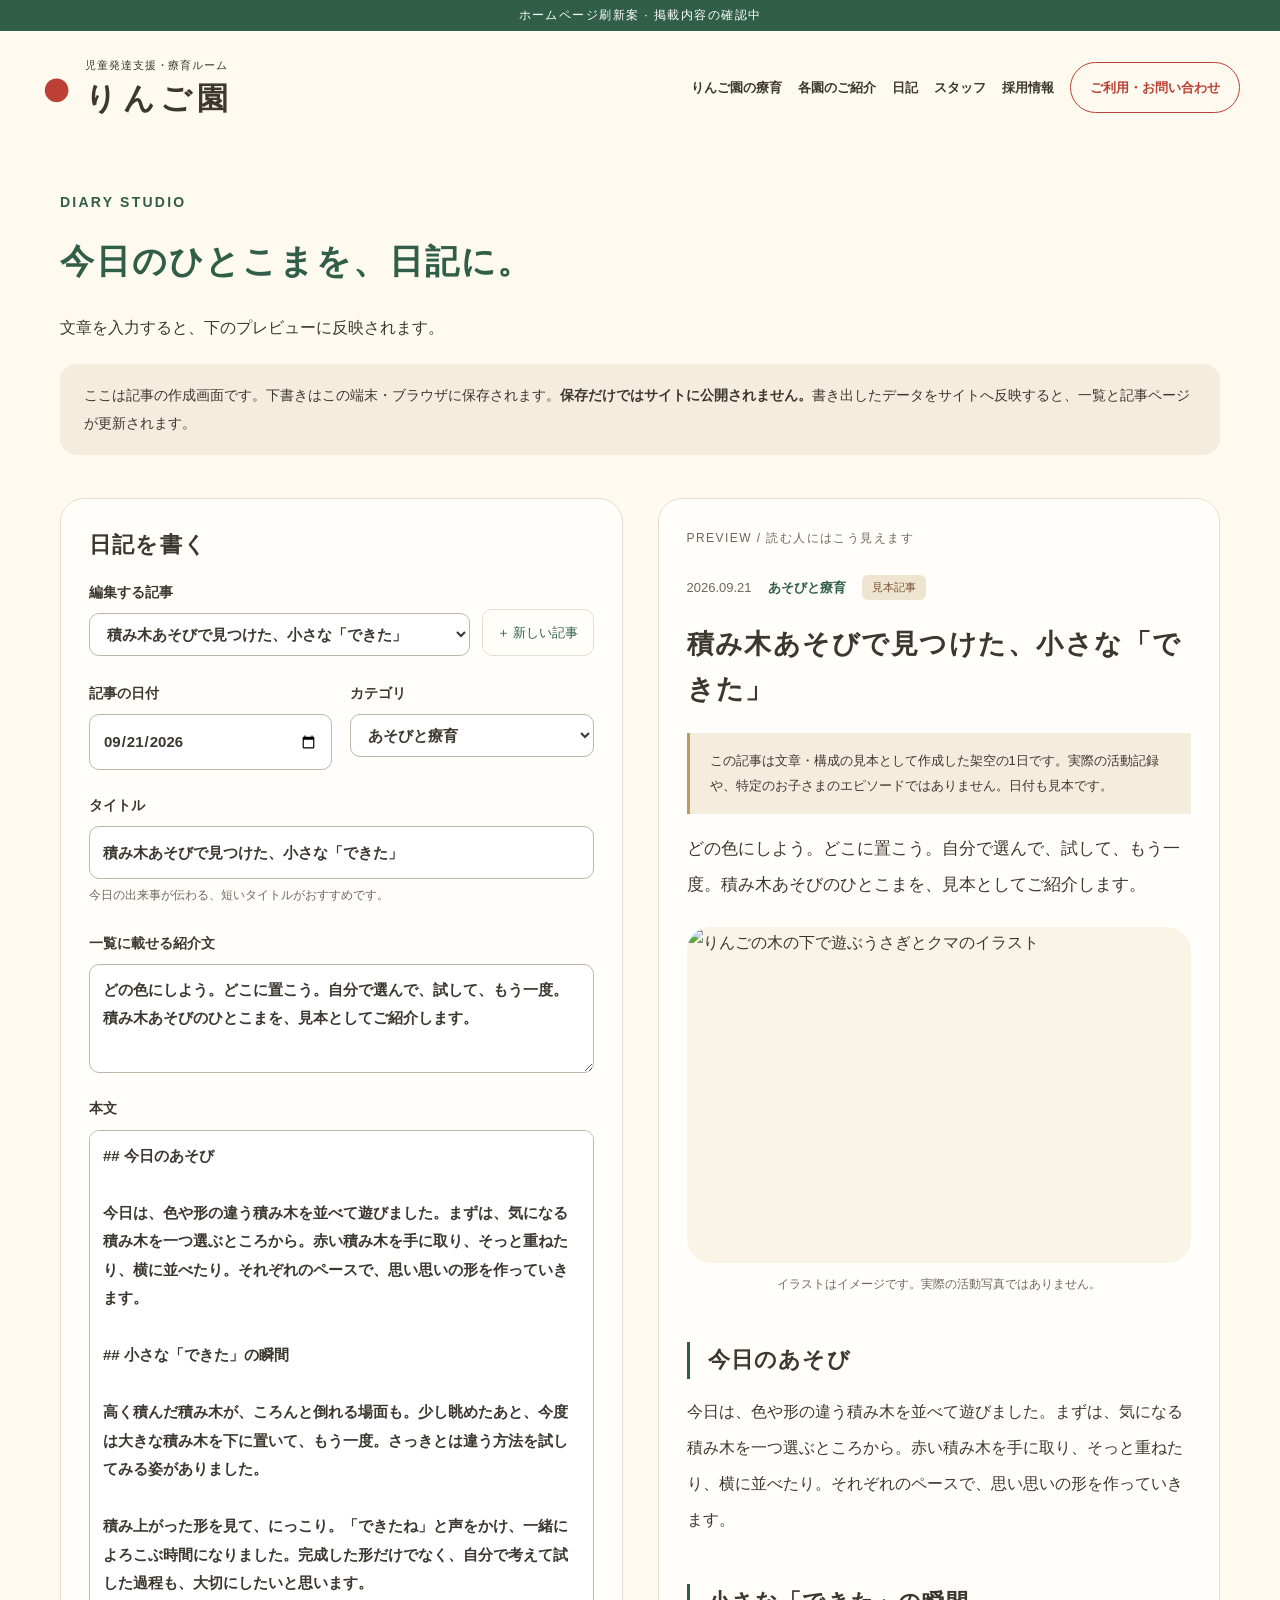
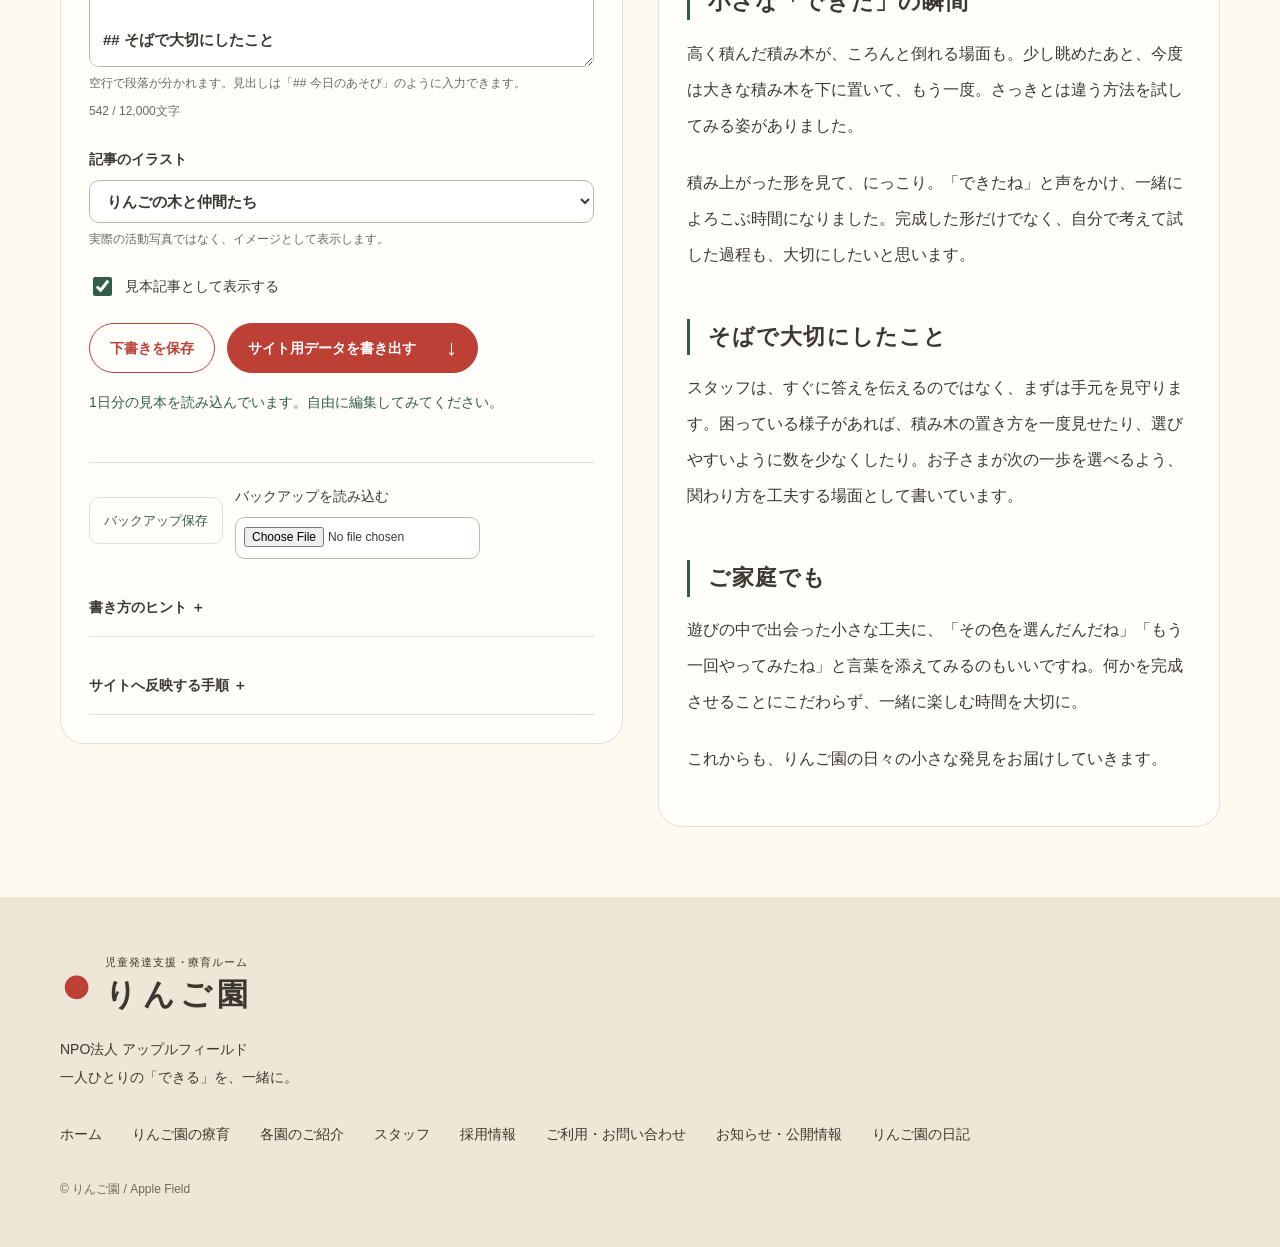
==== blog-editor.html @ 33bf8aec "Add files via upload" ====
<!doctype html>
<html lang="ja">
<head>
<meta charset="utf-8">
<meta name="viewport" content="width=device-width,initial-scale=1"><title>日記を書く | 療育ルーム りんご園</title>
<meta name="description" content="りんご園の日記の下書き・プレビュー・書き出し用画面です。">
<meta name="robots" content="noindex,nofollow">
<meta property="og:title" content="日記を書く | 療育ルーム りんご園">
<meta property="og:description" content="りんご園の日記の下書き・プレビュー・書き出し用画面です。">
<meta property="og:type" content="website">
<meta property="og:locale" content="ja_JP">
<link rel="stylesheet" href="style.css">
<link rel="stylesheet" href="blog.css">
</head>
<body><a class="skip" href="#main">本文へ移動</a>
<div class="draft">ホームページ刷新案 · 掲載内容の確認中</div>
<header class="header"><a class="brand" href="index.html"><span class="brand-mark" aria-hidden="true">●</span><span><small>児童発達支援・療育ルーム</small><strong>りんご園</strong></span></a><button class="menu-toggle" aria-expanded="false" aria-controls="navigation">メニュー</button>
<nav id="navigation" aria-label="メインメニュー"><a href="care.html">りんご園の療育</a><a href="rooms.html">各園のご紹介</a><a href="blog.html">日記</a><a href="staff.html">スタッフ</a><a href="recruit.html">採用情報</a><a href="contact.html">ご利用・お問い合わせ</a>
</nav>
</header>
<main id="main">
<section class="editor-intro wrap"><p class="eyebrow">DIARY STUDIO</p><h1>今日のひとこまを、日記に。</h1><p>文章を入力すると、下のプレビューに反映されます。</p><p class="editor-note">ここは記事の作成画面です。下書きはこの端末・ブラウザに保存されます。<strong>保存だけではサイトに公開されません。</strong>書き出したデータをサイトへ反映すると、一覧と記事ページが更新されます。</p></section>
<div class="editor-layout wrap"><section class="editor-panel"><h2>日記を書く</h2><div class="editor-tools"><label for="article-select">編集する記事<select id="article-select"></select></label><button class="editor-secondary" id="new-article" type="button">＋ 新しい記事</button></div>
<form id="blog-editor-form">
<div class="editor-row"><label class="editor-field">記事の日付<input name="date" type="date" required></label><label class="editor-field">カテゴリ<select name="category"><option>園の日々</option><option>あそびと療育</option><option>お知らせ</option></select></label></div>
<label class="editor-field">タイトル<input name="title" type="text" required maxlength="80" placeholder="例：積み木あそびで見つけた、小さな「できた」"><small>今日の出来事が伝わる、短いタイトルがおすすめです。</small></label>
<label class="editor-field">一覧に載せる紹介文<textarea name="summary" rows="3" maxlength="220" required placeholder="今日の出来事を2〜3文で紹介しましょう。"></textarea></label>
<label class="editor-field">本文<textarea name="body" rows="18" maxlength="12000" required placeholder="今日のあそび、小さな発見、スタッフの関わりを書いてみましょう。"></textarea><small>空行で段落が分かれます。見出しは「## 今日のあそび」のように入力できます。</small><small id="body-count"></small></label>
<label class="editor-field">記事のイラスト<select name="cover"><option value="orchard">りんごの木と仲間たち</option><option value="book">本を読むクマ</option><option value="wave">手を振るクマ</option></select><small>実際の活動写真ではなく、イメージとして表示します。</small></label>
<label class="editor-field editor-check"><input name="sample" type="checkbox">見本記事として表示する</label>
<div class="editor-buttons"><button class="button outline" type="submit" formnovalidate>下書きを保存</button><button class="button" type="button" id="export-article">サイト用データを書き出す<span aria-hidden="true">↓</span></button></div>
<p id="editor-status" class="editor-status" role="status" aria-live="polite">1日分の見本を読み込んでいます。自由に編集してみてください。</p>
</form>
<div id="export-fallback" hidden><details><summary>ダウンロードが始まらない場合</summary><p class="note">Chrome・Edgeでこの画面を開くか、下のデータをコピーして blog-data.js に保存してください。</p><label for="export-text">書き出しデータ<textarea id="export-text" rows="5" readonly spellcheck="false"></textarea></label><button class="editor-secondary" type="button" id="copy-export">データをコピー</button></details></div>
<div class="editor-backup"><button class="editor-secondary" id="backup-article" type="button">バックアップ保存</button><label for="restore-backup">バックアップを読み込む<input id="restore-backup" type="file" accept=".json,application/json"></label></div>
<div class="editor-guide"><details><summary>書き方のヒント ＋</summary><ol><li>今日はどんな遊びをしたか。</li><li>どんな表情や小さな工夫があったか。</li><li>スタッフがどんなふうに関わったか。</li><li>保護者の方に伝えたい、ひと言。</li></ol><p>実際にあったことを、自分の言葉で。お子さまの実名など、個人が特定される情報は載せず、写真を使う際は掲載許可を確認しましょう。</p></details><details><summary>サイトへ反映する手順 ＋</summary><ol><li>「サイト用データを書き出す」で blog-data.js を保存します。</li><li>サイトフォルダの同名ファイルを、保存したファイルに置き換えます。</li><li>ブログを開き直して確認します。公開中のサイトには、同じファイルをアップロードします。</li></ol><p>記事は日付の新しい順に並びます。日付を未来にしても予約投稿にはなりません。</p><p>下書きは端末・ブラウザごとの保存です。別の端末に移るときやブラウザのデータを消す前に、バックアップを保存してください。複数人での同時編集には対応していません。</p></details></div></section>
<section class="editor-panel"><p class="editor-preview-label">PREVIEW / 読む人にはこう見えます</p><article id="editor-preview" class="blog-article editor-preview"></article><noscript><p>この編集画面はJavaScriptを有効にしてご利用ください。</p></noscript></section></div></main>
<footer>
<div class="footer-inner">
<div class="brand"><span class="brand-mark" aria-hidden="true">●</span><span><small>児童発達支援・療育ルーム</small><strong>りんご園</strong></span>
</div>
<p>NPO法人 アップルフィールド<br>一人ひとりの「できる」を、一緒に。</p>
<div class="footer-links"><a href="index.html">ホーム</a><a href="care.html">りんご園の療育</a><a href="rooms.html">各園のご紹介</a><a href="staff.html">スタッフ</a><a href="recruit.html">採用情報</a><a href="contact.html">ご利用・お問い合わせ</a><a href="news.html">お知らせ・公開情報</a>
<a href="blog.html">りんご園の日記</a></div>
<p class="fine">© りんご園 / Apple Field</p>
</div>
</footer>
<script src="blog-data.js" defer></script>
<script src="blog.js" defer></script>
<script src="blog-editor.js" defer></script>
<script src="script.js" defer>
</script>
</body>
</html>
---- style.css ----
/* 共通設定：配色・文字・余白 */
:root{--cream:#fffaf0;--paper:#fffefb;--red:#bd4036;--red-dark:#98332e;--green:#315e49;--ink:#3d382f;--muted:#6d685e;--line:#e5ded0;--tint:#f4eddd;--radius:24px;--space:100px;--font:"Hiragino Maru Gothic ProN","Yu Gothic","Meiryo","Noto Sans CJK JP",sans-serif}*{box-sizing:border-box}html{scroll-behavior:smooth;scroll-padding-top:100px}body{margin:0;color:var(--ink);background:var(--cream);font:16px/1.95 var(--font);overflow-wrap:anywhere}a{color:inherit;text-decoration:none}button{font:inherit}a,button,summary{-webkit-tap-highlight-color:transparent}a:focus-visible,button:focus-visible,summary:focus-visible{outline:3px solid var(--green);outline-offset:5px}img{display:block;max-width:100%;object-fit:cover}p{margin:0 0 1.3em}h1,h2,h3{line-height:1.65;letter-spacing:.055em;margin:0 0 .7em;font-weight:700}h1{font-size:clamp(30px,3.1vw,47px)}h2{font-size:clamp(25px,2.2vw,34px)}h3{font-size:21px}.wrap{width:min(1160px,calc(100% - 80px));margin-inline:auto}.narrow{max-width:840px}.section{padding-block:var(--space)}.compact{padding-top:20px}.eyebrow{font-size:14px;letter-spacing:.16em;font-weight:700;color:var(--green);margin:0 0 16px}.draft{background:var(--green);color:white;text-align:center;font-size:12px;letter-spacing:.12em;padding:4px 12px}.header{max-width:1440px;margin:auto;padding:24px 40px;display:flex;align-items:center;justify-content:space-between;gap:24px}.brand{display:flex;align-items:center;gap:12px;flex-shrink:0}.brand-mark{font-size:55px;color:var(--red);line-height:1}.brand small{display:block;font-size:11px;letter-spacing:.08em}.brand strong{display:block;font-size:31px;letter-spacing:.17em;line-height:1.4}.header nav{display:flex;gap:25px;align-items:center}.header nav a{font-size:14px;font-weight:700;position:relative;padding:10px 0}.header nav a[aria-current]{color:var(--red)}.header nav a[aria-current]:after{content:"";position:absolute;height:3px;background:var(--red);bottom:0;left:0;right:0;border-radius:3px}.header nav a:last-child{padding:12px 19px;border:1px solid var(--red);border-radius:40px;color:var(--red)}.menu-toggle{display:none}.skip{position:absolute;top:-100px}.skip:focus{top:5px;left:8px;z-index:100;background:#fff;padding:10px}.hero{display:grid;grid-template-columns:1fr 1.12fr;align-items:center;padding-block:45px 50px;gap:8px}.hero h1{line-height:1.65;margin-bottom:24px;letter-spacing:.08em}.hero h1 em{font-style:normal;color:var(--red)}.hero-desc{line-height:2.1}.hero-note{font-size:12px;color:var(--muted);margin:14px 0 0}.hero-art{position:relative}.hero-art img{width:100%;height:auto;aspect-ratio:1.14;object-fit:contain;mix-blend-mode:multiply}.art-caption{font-size:17px;text-align:center;letter-spacing:.2em;color:var(--green);transform:rotate(-4deg);margin-top:-28px}.button{display:inline-flex;justify-content:center;align-items:center;gap:30px;border:1px solid var(--red);background:var(--red);color:#fff;padding:15px 27px;border-radius:50px;font-size:15px;font-weight:bold;transition:background .2s,transform .2s;line-height:1.6}.button:hover{background:var(--red-dark);transform:translateY(-2px)}.button span{font-size:22px;line-height:1}.button.outline{background:transparent;color:var(--red)}.button.outline:hover{background:#f9e9e1}.button.light{background:var(--cream);color:var(--green);border-color:var(--cream)}.entry{display:grid;grid-template-columns:1fr 1fr;border-block:1px solid var(--line);padding-block:24px}.entry>a{display:grid;grid-template-columns:1fr auto;align-items:center;padding:0 38px;position:relative}.entry>a+ a{border-left:1px solid var(--line)}.entry-label{font-size:14px;color:var(--muted)}.entry strong{font-size:23px;grid-column:1;letter-spacing:.04em}.circle-arrow{grid-column:2;grid-row:1/3;background:var(--red);color:#fff;width:46px;height:46px;display:grid;place-items:center;border-radius:50%;font-size:24px}.entry>a:nth-child(2) .circle-arrow{background:var(--green)}.entry>a:hover strong{color:var(--red)}.news-strip{display:flex;gap:24px;align-items:center;padding:24px 0;font-size:14px}.news-strip .eyebrow{margin:0}.news-strip time{color:var(--muted)}.news-strip a{flex:1}.news-strip a span{float:right}.about,.two-column{display:grid;grid-template-columns:1fr 1fr;gap:70px}.about p{line-height:2.25}.text-link{display:inline-block;color:var(--green);font-weight:700;border-bottom:1px solid var(--green);padding:3px 0;margin-top:12px;font-size:15px}.tinted{background:var(--tint);border-radius:64px 64px 0 0}.feature-grid{display:grid;grid-template-columns:repeat(3,1fr);gap:28px;margin-top:35px}.feature{min-width:0}.feature img{width:100%;aspect-ratio:1.22;height:auto;border-radius:45% 45% 18px 18px}.feature-text{padding:22px 3px 0}.number{color:var(--red);font:italic 27px Georgia,serif;letter-spacing:.08em}.feature h3{margin:8px 0 12px}.feature p{font-size:15px;line-height:1.9}.feature .catch{font-weight:bold;font-size:16px;margin-bottom:9px}.section-head{display:flex;justify-content:space-between;align-items:end;margin-bottom:35px;gap:20px}.room-grid{display:grid;grid-template-columns:repeat(3,1fr);gap:32px;margin-top:30px}.room{padding-top:24px;border-top:2px solid var(--green)}.room h3{font-size:23px}.room p{font-size:14px}.room .eyebrow{font-size:12px}.phone{font:27px/1.5 Georgia,serif;display:block;letter-spacing:.025em;color:var(--green)}.recruit-banner{background:var(--green);color:var(--cream);border-radius:28px 100px 28px 28px;padding:60px 70px;display:grid;grid-template-columns:1.2fr 1fr;gap:40px}.recruit-banner .eyebrow{color:#f3d5a2}.recruit-banner h2{font-size:36px}.recruit-words{align-self:center;font-size:clamp(27px,3.7vw,50px);line-height:2;letter-spacing:.08em;color:#e3dcb8;transform:rotate(-6deg)}.cta{text-align:center;padding-block:90px}.cta h2{font-size:31px}.actions{display:flex;justify-content:center;gap:18px;flex-wrap:wrap}.cta p{line-height:2}.page-intro{padding-block:65px 50px;border-bottom:1px solid var(--line);margin-bottom:45px}.page-intro h1{font-size:40px;color:var(--green)}.lead{max-width:780px;line-height:2.1}.soft-panel{background:var(--tint);border-radius:var(--radius);padding:35px}.pending{color:#795034!important;font-size:14px!important;line-height:1.9}.note{font-size:14px;color:var(--muted)}.specs{margin:30px 0 0}.specs>div{display:grid;grid-template-columns:180px 1fr;gap:25px;border-top:1px solid var(--line);padding:20px 0}.specs dt{font-weight:bold}.specs dd{margin:0}.faq{margin-top:30px;border-top:1px solid var(--line)}details{border-bottom:1px solid var(--line)}summary{list-style:none;display:flex;align-items:center;gap:18px;padding:24px 4px;cursor:pointer;font-weight:bold}summary::-webkit-details-marker{display:none}.q{color:var(--red);font:bold 23px Georgia,serif}.plus{margin-left:auto;color:var(--green);font-size:23px}details[open] .plus{transform:rotate(45deg)}.answer{padding:0 42px 25px;line-height:2}.photo-row{display:grid;grid-template-columns:repeat(3,1fr);gap:25px;margin-top:30px}.photo-row img{border-radius:20px;height:auto}.small-cta{padding:35px 0 70px}.news-item{padding:30px 0;border-bottom:1px solid var(--line)}.news-item h2{font-size:23px}.news-item time{font-size:14px;color:var(--muted)}footer{background:#eee7d8;padding:55px 0 25px}.footer-inner{width:min(1160px,calc(100% - 80px));margin:auto}.footer-inner>p{font-size:14px;margin:20px 0}.footer-links{display:flex;flex-wrap:wrap;gap:14px 30px;margin-block:30px}.footer-links a{font-size:14px}.fine{color:var(--muted);font-size:12px!important}
/* タブレットとスマートフォン */
@media(max-width:1100px){.header{padding:20px 30px;position:relative;flex-wrap:wrap}.menu-toggle{display:block;border:1px solid var(--green);border-radius:30px;color:var(--green);background:transparent;padding:10px 18px;font-size:14px}.header nav{display:none;width:100%;flex-direction:column;align-items:stretch;gap:6px;padding-top:15px}.header nav.open{display:flex}.header nav a{padding:12px}.header nav a:last-child{text-align:center}.hero h1{font-size:34px}.entry>a{padding-inline:20px}.entry strong{font-size:20px}.recruit-banner{padding:45px}.feature-grid{gap:22px}.room-grid{gap:22px}}
@media(max-width:700px){:root{--space:65px}.wrap,.footer-inner{width:calc(100% - 40px)}.draft{font-size:11px}.header{padding:18px 20px}.brand strong{font-size:27px}.brand small{font-size:10px}.brand-mark{font-size:44px}.hero{grid-template-columns:1fr;padding-top:30px;gap:0}.hero h1{font-size:34px}.hero-art img{max-height:350px;aspect-ratio:1.35}.hero-art{margin-top:20px}.art-caption{font-size:15px;margin-top:-15px}.hero-desc{font-size:15px}.entry{grid-template-columns:1fr;padding:0}.entry>a{padding:22px 4px}.entry>a+a{border-left:0;border-top:1px solid var(--line)}.entry strong{font-size:21px}.news-strip{display:grid;grid-template-columns:auto 1fr;gap:5px 18px;padding-block:22px}.news-strip a{grid-column:1/-1}.about,.two-column{grid-template-columns:1fr;gap:24px}.about br{display:none}.feature-grid,.room-grid{grid-template-columns:1fr;gap:36px}.feature img{max-height:330px;aspect-ratio:1.4}.feature-text{padding-top:18px}.tinted{border-radius:32px 32px 0 0}.section-head{display:block}.section-head .text-link{margin:0}.room-grid{gap:25px}.room p{font-size:15px}.recruit-banner{padding:35px 25px;border-radius:25px 65px 25px 25px;grid-template-columns:1fr;gap:0}.recruit-banner h2{font-size:28px}.recruit-words{display:none}.cta{padding-block:65px}.cta h2{font-size:25px}.actions{flex-direction:column;align-items:center}.page-intro{padding-block:35px 30px;margin-bottom:35px}.page-intro h1{font-size:30px}.lead br{display:none}.specs>div{grid-template-columns:1fr;gap:5px;padding:17px 0}.specs dd{font-size:15px}.soft-panel{padding:25px}.answer{padding-left:8px;padding-right:8px}.photo-row{gap:10px}.photo-row img{border-radius:10px}.footer-links{gap:12px 20px}summary{font-size:15px;gap:10px}.button{max-width:100%}footer{padding-top:35px}}
@media(prefers-reduced-motion:reduce){html{scroll-behavior:auto}*{transition:none!important}}

/* ３本の柱は文章で紹介し、活動写真は別のギャラリーに掲載 */
.feature{border-top:1px solid #c9beaa;padding-top:8px}.number{font-size:40px}.feature h3{font-size:23px}

.hero-art img{border-radius:45% 45% 25% 25%} .footer-links [aria-current="page"]{color:var(--red);text-decoration:underline}
@media(max-width:700px){.hero h1{font-size:clamp(23px,6.9vw,30px);letter-spacing:.04em}.hero-art img{max-height:280px}}

/* 絵本のクマを、一般ページの案内に添える */
.bear-accent{display:block;width:144px;height:auto;object-fit:contain;pointer-events:none;user-select:none}
.about .bear-accent{width:150px;margin:24px 0 0 16px}
.bear-intro{display:grid;grid-template-columns:minmax(0,1fr) 164px;gap:32px;align-items:center}
.bear-intro-copy{min-width:0}
.bear-intro .bear-accent{width:164px;justify-self:end}
.bear-cta>.bear-accent{width:118px;margin:0 auto 20px}
@media(max-width:700px){.bear-intro{grid-template-columns:minmax(0,1fr) 76px;gap:12px}.bear-intro .bear-accent{width:76px;align-self:start;margin-top:24px}.bear-intro h1{font-size:clamp(24px,6vw,30px)}.about .bear-accent{width:100px;margin:16px 0 0}.bear-cta>.bear-accent{width:96px;margin-bottom:16px}}
/* スタッフ・採用・移行した公開資料 */
.staff-grid{display:grid;grid-template-columns:repeat(3,minmax(0,1fr));gap:24px;margin-top:32px}
.staff-card{padding:30px;background:var(--paper);border:1px solid var(--line);border-radius:24px}
.staff-card-top{display:flex;align-items:center;gap:16px;margin-bottom:22px}
.staff-monogram{display:grid;place-items:center;width:62px;height:62px;flex-shrink:0;border-radius:50% 45% 48% 40%;background:#eee5d1;color:var(--green);font-size:25px}
.staff-nickname{font-size:13px;color:var(--muted);margin:0}.staff-card h3{font-size:22px;margin:2px 0 0}.staff-card p{font-size:15px}.staff-role{font-weight:bold;color:var(--green);margin-bottom:12px}.staff-qualifications{font-size:12px!important;line-height:1.9;padding-bottom:18px;border-bottom:1px solid var(--line)}
.staff-card>p:last-child,.work-card>p:last-child{margin-bottom:0}.draft-note{border-left:3px solid #bca37a;padding-left:15px;max-width:800px}
.recruit-intro{padding-bottom:42px}.page-links{display:flex;gap:12px 28px;flex-wrap:wrap;margin-top:30px;font-size:14px;font-weight:bold;color:var(--green)}.page-links a{border-bottom:1px solid var(--line);padding-bottom:7px}
.work-grid{display:grid;grid-template-columns:repeat(3,minmax(0,1fr));gap:30px}.work-card{border-top:1px solid var(--line);padding-top:20px}.work-card h3{font-size:21px;margin-top:12px}.work-card p{font-size:15px}.work-note{border-left:2px solid var(--green);padding:15px 0 15px 30px;align-self:center}
.document-list{padding:0;list-style:none;margin-top:25px}.document-list li{border-bottom:1px solid var(--line)}.document-list a{display:flex;align-items:center;justify-content:space-between;gap:20px;padding:18px 0}.document-list small{display:block;color:var(--muted);font-size:12px}.document-type{flex-shrink:0;font-size:12px;color:var(--green)}
.bear-accent{transform-origin:50% 85%}.button span,.circle-arrow,.plus{transition:transform .25s ease}.button:hover span,.button:focus-visible span{transform:translate(2px,-2px)}.entry>a:hover .circle-arrow{transform:rotate(8deg)}.staff-card{transition:box-shadow .25s ease}.document-list a:hover{color:var(--green)}
@media(hover:hover){.staff-card:hover{box-shadow:0 8px 24px #315e490c}}
@media(max-width:1000px){.staff-grid{grid-template-columns:repeat(2,minmax(0,1fr))}}
@media(max-width:700px){.staff-grid,.work-grid{grid-template-columns:1fr;gap:22px}.staff-card{padding:24px}.work-note{padding-left:22px}.document-list a{align-items:flex-start;gap:12px}.document-type{font-size:11px}.page-links{gap:12px 18px}}
@media(prefers-reduced-motion:reduce){*,*::before,*::after{animation:none!important;transition:none!important}html{scroll-behavior:auto}}
---- blog.css ----
.blog-toolbar{display:flex;align-items:center;justify-content:space-between;gap:20px;margin-bottom:32px;flex-wrap:wrap}
.blog-filters{display:flex;gap:10px;flex-wrap:wrap}.blog-filters button{border:1px solid var(--line);border-radius:30px;background:transparent;color:var(--green);padding:8px 20px;cursor:pointer;font-size:14px}.blog-filters button[aria-pressed=true]{background:var(--green);color:var(--paper);border-color:var(--green)}.blog-count{font-size:13px;color:var(--muted);margin:0}
.blog-list{display:grid;gap:30px}.blog-card{border:1px solid var(--line);background:var(--paper);border-radius:28px;overflow:hidden}.blog-card-link{display:grid;grid-template-columns:1fr 1.05fr;align-items:center}.blog-card-copy{padding:36px}.blog-card h2{font-size:clamp(23px,2.4vw,31px);margin:18px 0}.blog-card p{font-size:15px}.blog-card .text-link{margin-top:0}.blog-cover{width:100%;height:auto;aspect-ratio:1.5;object-fit:cover;background:#faf4e7}.blog-card .blog-cover{height:100%;min-height:330px}.blog-cover-character{object-fit:contain;padding:30px;max-height:460px}.blog-meta{display:flex;gap:10px 16px;align-items:center;flex-wrap:wrap;font-size:13px;color:var(--muted)}.blog-category{color:var(--green);font-weight:bold}.sample-label{background:#eee5d1;color:#795034;padding:2px 10px;border-radius:6px;font-size:11px}.blog-empty{border:1px dashed var(--line);border-radius:20px;text-align:center;padding:60px 25px;color:var(--muted)}
.blog-article{max-width:800px;margin:auto}.blog-article>h1{margin:22px 0;font-size:clamp(27px,3.2vw,42px);line-height:1.65}.blog-lead{font-size:17px;line-height:2.1}.sample-notice{background:#f4eddd;border-left:3px solid #b79b65;padding:16px 20px;font-size:13px;line-height:1.9}.blog-figure{margin:32px 0 45px}.blog-figure img{border-radius:24px}.blog-figure figcaption{font-size:12px;color:var(--muted);text-align:center;margin-top:10px}.blog-body h2{font-size:25px;margin-top:46px;padding-left:18px;border-left:3px solid var(--green)}.blog-body p{line-height:2.25;white-space:pre-line}.blog-back{margin-top:50px;padding-top:30px;border-top:1px solid var(--line)}.breadcrumb{font-size:13px;display:flex;gap:14px;flex-wrap:wrap;margin:25px auto 40px}.breadcrumb a{text-decoration:underline;text-underline-offset:4px}.blog-home{padding-top:80px}.blog-noscript{padding:25px;background:var(--tint)}
.editor-intro{padding-block:45px 25px}.editor-intro h1{font-size:34px;color:var(--green)}.editor-note{background:var(--tint);padding:18px 24px;border-radius:16px;font-size:14px}.editor-layout{display:grid;grid-template-columns:minmax(0,1fr) minmax(0,1fr);gap:35px;align-items:start;margin-bottom:70px}.editor-panel{background:var(--paper);border:1px solid var(--line);padding:28px;border-radius:24px}.editor-panel h2{font-size:22px}.editor-tools{display:flex;gap:12px;align-items:end;margin-bottom:24px}.editor-tools>label{flex:1}.editor-panel label,.editor-panel .field-label{display:block;font-weight:bold;font-size:14px}.editor-panel input:not([type=checkbox]),.editor-panel select,.editor-panel textarea{display:block;width:100%;border:1px solid #bfb7a8;border-radius:10px;background:white;color:var(--ink);font:inherit;font-size:15px;padding:11px 13px;margin-top:7px}.editor-panel textarea{resize:vertical;line-height:1.9}.editor-field{margin-bottom:22px}.editor-field small{font-weight:normal;display:block;color:var(--muted);margin-top:5px;font-size:12px}.editor-row{display:grid;grid-template-columns:1fr 1fr;gap:18px}.editor-panel .editor-check{display:flex;gap:10px;align-items:center;font-weight:normal}.editor-check input{width:19px;height:19px;accent-color:var(--green)}.editor-buttons{display:flex;gap:12px;flex-wrap:wrap}.editor-buttons .button{cursor:pointer;font-size:14px;padding:13px 20px}.editor-secondary{border:1px solid var(--line);background:transparent;color:var(--green);border-radius:10px;padding:10px 14px;font-size:13px;cursor:pointer;white-space:nowrap}.editor-status{font-size:14px;color:var(--green);padding:16px 0;margin:0;min-height:65px}.editor-preview-label{font-size:12px;letter-spacing:.12em;color:var(--muted);margin-bottom:24px}.editor-preview h1{font-size:27px}.editor-preview .blog-body h2{font-size:22px}.editor-preview .blog-figure{margin-block:24px}.editor-guide{font-size:14px}.editor-guide ol{padding-left:22px}.editor-guide details{margin-top:20px}.editor-guide summary{padding:15px 0}.editor-guide li{margin-bottom:8px}.editor-backup{display:flex;gap:12px;flex-wrap:wrap;align-items:center;margin-top:24px;padding-top:20px;border-top:1px solid var(--line)}.editor-backup label{font-weight:normal}.editor-backup input[type=file]{font-size:12px;padding:8px}.editor-panel :focus-visible{outline:3px solid var(--green);outline-offset:3px}.editor-panel [required]+small{color:var(--muted)}
@media(hover:hover){.blog-card{transition:box-shadow .25s ease}.blog-card:hover{box-shadow:0 10px 30px #315e4910}.blog-card:hover h2{color:var(--green)}}
@media(max-width:1100px){.editor-layout{grid-template-columns:1fr}.editor-preview{max-width:800px;margin:auto}.header nav{gap:6px}}
@media(min-width:1101px){.header nav{gap:16px}.header nav a{font-size:13px}}
@media(max-width:700px){.blog-card-link{grid-template-columns:1fr}.blog-card-copy{padding:25px}.blog-card .blog-cover{height:auto;min-height:0;aspect-ratio:1.5}.blog-article>h1{font-size:27px}.blog-body h2{font-size:22px}.blog-lead{font-size:16px}.editor-panel{padding:22px}.editor-row{grid-template-columns:1fr;gap:0}.editor-intro h1{font-size:28px}.editor-tools{flex-wrap:wrap}.editor-tools>label{flex-basis:100%}.editor-buttons{flex-direction:column}.editor-buttons .button{width:100%}.blog-filters{gap:8px}.blog-filters button{padding:7px 13px}.blog-home{padding-top:60px}}
@media(prefers-reduced-motion:reduce){.blog-card{transition:none}}
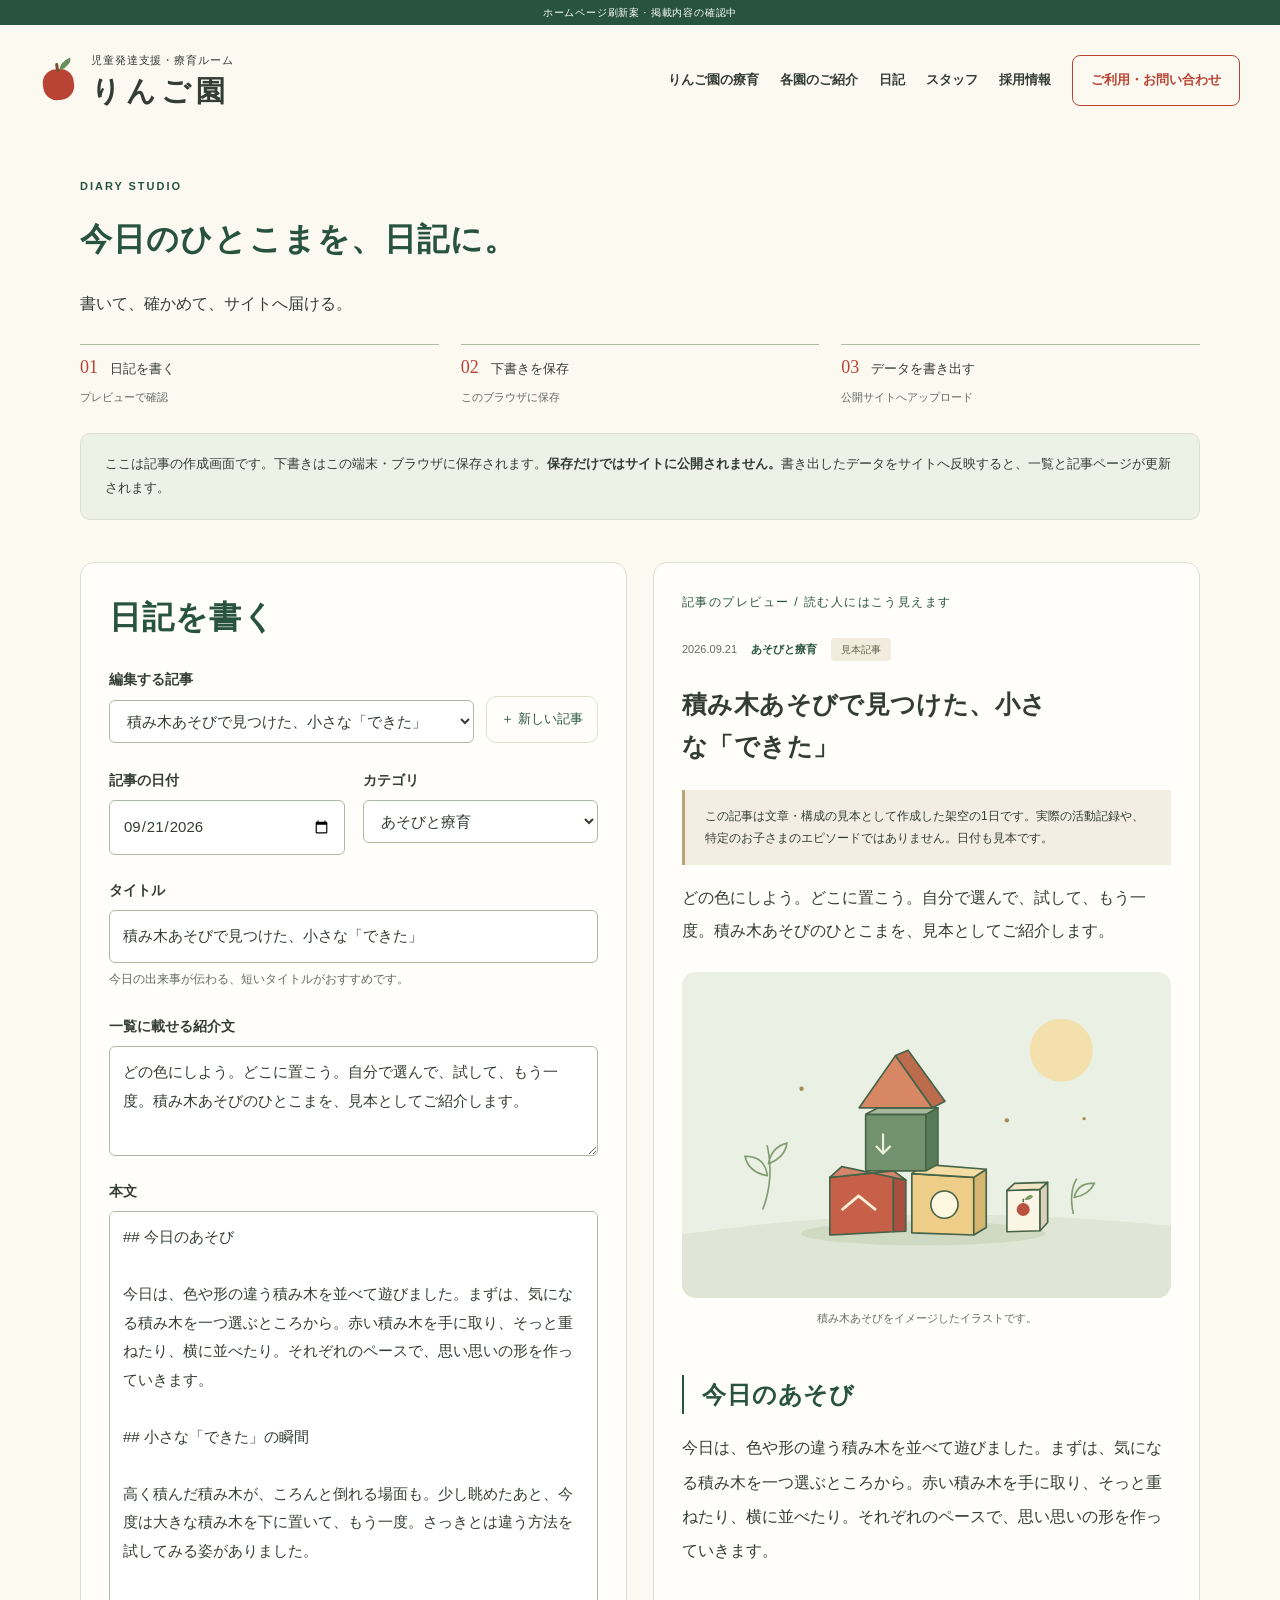
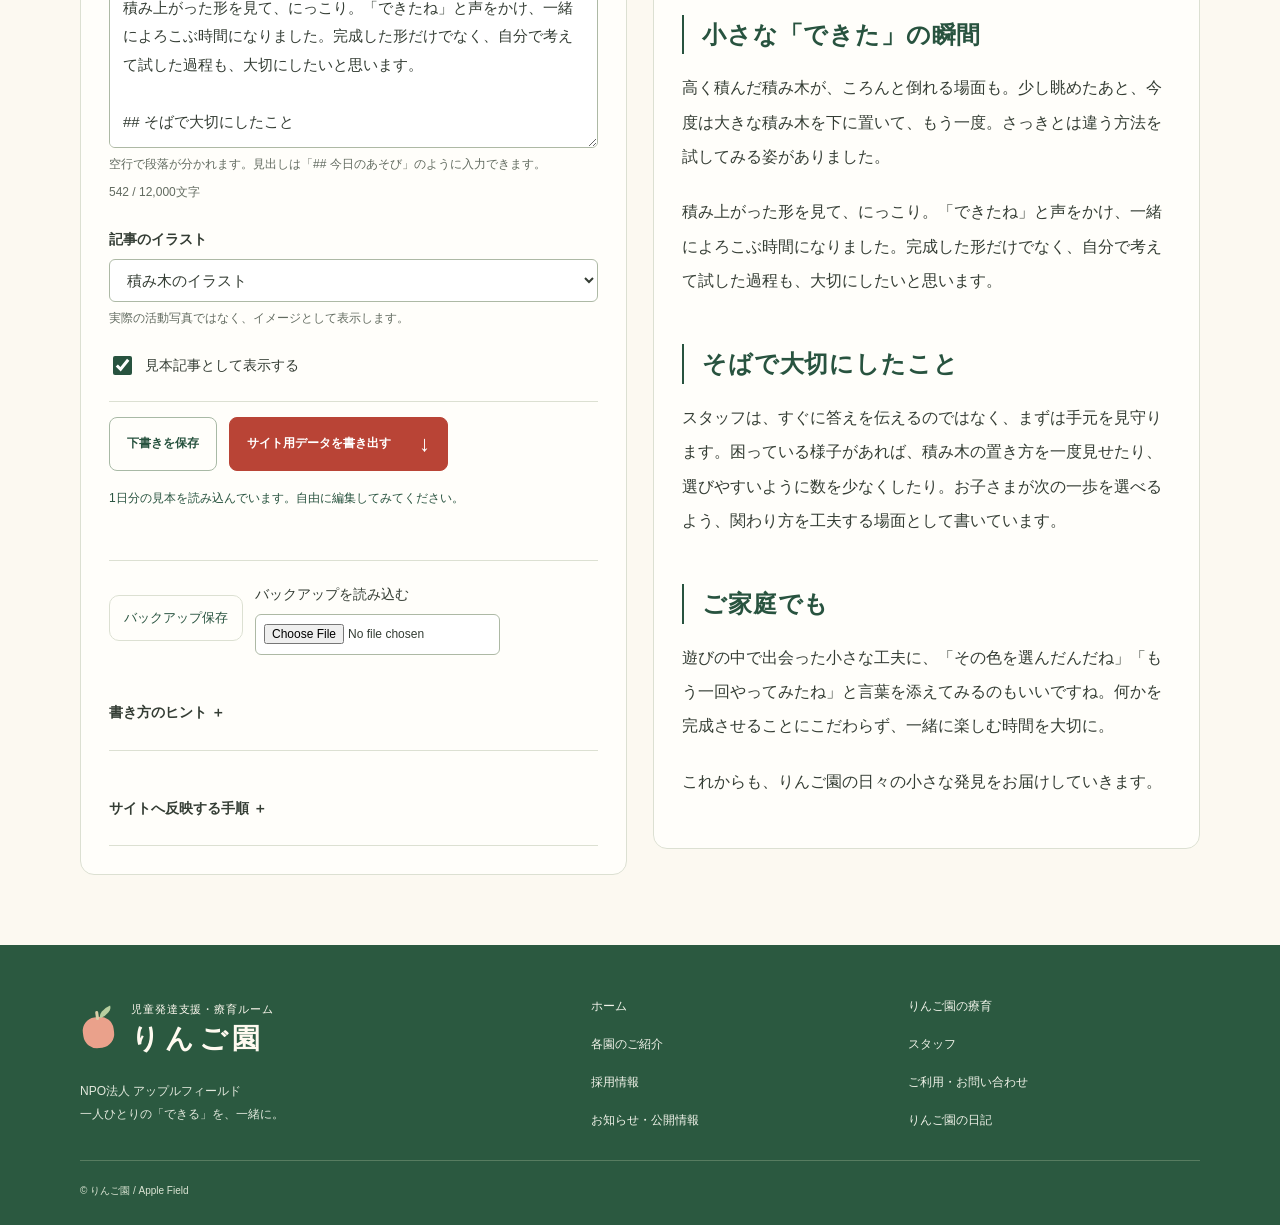
==== commit 690a41a0: "Add files via upload" ====
--- a/blog-editor.html
+++ b/blog-editor.html
@@ -11,22 +11,23 @@
 <meta property="og:locale" content="ja_JP">
 <link rel="stylesheet" href="style.css">
 <link rel="stylesheet" href="blog.css">
+<link rel="stylesheet" href="orchard-theme.css">
 </head>
-<body><a class="skip" href="#main">本文へ移動</a>
+<body class="orchard-page orchard-editor"><a class="skip" href="#main">本文へ移動</a>
 <div class="draft">ホームページ刷新案 · 掲載内容の確認中</div>
 <header class="header"><a class="brand" href="index.html"><span class="brand-mark" aria-hidden="true">●</span><span><small>児童発達支援・療育ルーム</small><strong>りんご園</strong></span></a><button class="menu-toggle" aria-expanded="false" aria-controls="navigation">メニュー</button>
 <nav id="navigation" aria-label="メインメニュー"><a href="care.html">りんご園の療育</a><a href="rooms.html">各園のご紹介</a><a href="blog.html">日記</a><a href="staff.html">スタッフ</a><a href="recruit.html">採用情報</a><a href="contact.html">ご利用・お問い合わせ</a>
 </nav>
 </header>
 <main id="main">
-<section class="editor-intro wrap"><p class="eyebrow">DIARY STUDIO</p><h1>今日のひとこまを、日記に。</h1><p>文章を入力すると、下のプレビューに反映されます。</p><p class="editor-note">ここは記事の作成画面です。下書きはこの端末・ブラウザに保存されます。<strong>保存だけではサイトに公開されません。</strong>書き出したデータをサイトへ反映すると、一覧と記事ページが更新されます。</p></section>
+<section class="editor-intro wrap"><p class="eyebrow">DIARY STUDIO</p><h1><span class="keep">今日のひとこまを、</span><wbr><span class="keep">日記に。</span></h1><p>書いて、確かめて、サイトへ届ける。</p><ol class="editor-steps" aria-label="日記作成の流れ"><li><span>01</span>日記を書く<small>プレビューで確認</small></li><li><span>02</span>下書きを保存<small>このブラウザに保存</small></li><li><span>03</span>データを書き出す<small>公開サイトへアップロード</small></li></ol><p class="editor-note">ここは記事の作成画面です。下書きはこの端末・ブラウザに保存されます。<strong>保存だけではサイトに公開されません。</strong>書き出したデータをサイトへ反映すると、一覧と記事ページが更新されます。</p></section>
 <div class="editor-layout wrap"><section class="editor-panel"><h2>日記を書く</h2><div class="editor-tools"><label for="article-select">編集する記事<select id="article-select"></select></label><button class="editor-secondary" id="new-article" type="button">＋ 新しい記事</button></div>
 <form id="blog-editor-form">
 <div class="editor-row"><label class="editor-field">記事の日付<input name="date" type="date" required></label><label class="editor-field">カテゴリ<select name="category"><option>園の日々</option><option>あそびと療育</option><option>お知らせ</option></select></label></div>
 <label class="editor-field">タイトル<input name="title" type="text" required maxlength="80" placeholder="例：積み木あそびで見つけた、小さな「できた」"><small>今日の出来事が伝わる、短いタイトルがおすすめです。</small></label>
 <label class="editor-field">一覧に載せる紹介文<textarea name="summary" rows="3" maxlength="220" required placeholder="今日の出来事を2〜3文で紹介しましょう。"></textarea></label>
 <label class="editor-field">本文<textarea name="body" rows="18" maxlength="12000" required placeholder="今日のあそび、小さな発見、スタッフの関わりを書いてみましょう。"></textarea><small>空行で段落が分かれます。見出しは「## 今日のあそび」のように入力できます。</small><small id="body-count"></small></label>
-<label class="editor-field">記事のイラスト<select name="cover"><option value="orchard">りんごの木と仲間たち</option><option value="book">本を読むクマ</option><option value="wave">手を振るクマ</option></select><small>実際の活動写真ではなく、イメージとして表示します。</small></label>
+<label class="editor-field">記事のイラスト<select name="cover"><option value="blocks">積み木のイラスト</option><option value="orchard">りんごの木と仲間たち</option><option value="book">本を読むクマ</option><option value="wave">手を振るクマ</option></select><small>実際の活動写真ではなく、イメージとして表示します。</small></label>
 <label class="editor-field editor-check"><input name="sample" type="checkbox">見本記事として表示する</label>
 <div class="editor-buttons"><button class="button outline" type="submit" formnovalidate>下書きを保存</button><button class="button" type="button" id="export-article">サイト用データを書き出す<span aria-hidden="true">↓</span></button></div>
 <p id="editor-status" class="editor-status" role="status" aria-live="polite">1日分の見本を読み込んでいます。自由に編集してみてください。</p>
@@ -34,14 +35,14 @@
 <div id="export-fallback" hidden><details><summary>ダウンロードが始まらない場合</summary><p class="note">Chrome・Edgeでこの画面を開くか、下のデータをコピーして blog-data.js に保存してください。</p><label for="export-text">書き出しデータ<textarea id="export-text" rows="5" readonly spellcheck="false"></textarea></label><button class="editor-secondary" type="button" id="copy-export">データをコピー</button></details></div>
 <div class="editor-backup"><button class="editor-secondary" id="backup-article" type="button">バックアップ保存</button><label for="restore-backup">バックアップを読み込む<input id="restore-backup" type="file" accept=".json,application/json"></label></div>
 <div class="editor-guide"><details><summary>書き方のヒント ＋</summary><ol><li>今日はどんな遊びをしたか。</li><li>どんな表情や小さな工夫があったか。</li><li>スタッフがどんなふうに関わったか。</li><li>保護者の方に伝えたい、ひと言。</li></ol><p>実際にあったことを、自分の言葉で。お子さまの実名など、個人が特定される情報は載せず、写真を使う際は掲載許可を確認しましょう。</p></details><details><summary>サイトへ反映する手順 ＋</summary><ol><li>「サイト用データを書き出す」で blog-data.js を保存します。</li><li>サイトフォルダの同名ファイルを、保存したファイルに置き換えます。</li><li>ブログを開き直して確認します。公開中のサイトには、同じファイルをアップロードします。</li></ol><p>記事は日付の新しい順に並びます。日付を未来にしても予約投稿にはなりません。</p><p>下書きは端末・ブラウザごとの保存です。別の端末に移るときやブラウザのデータを消す前に、バックアップを保存してください。複数人での同時編集には対応していません。</p></details></div></section>
-<section class="editor-panel"><p class="editor-preview-label">PREVIEW / 読む人にはこう見えます</p><article id="editor-preview" class="blog-article editor-preview"></article><noscript><p>この編集画面はJavaScriptを有効にしてご利用ください。</p></noscript></section></div></main>
+<section class="editor-panel"><p class="editor-preview-label">記事のプレビュー / 読む人にはこう見えます</p><article id="editor-preview" class="blog-article editor-preview"></article><noscript><p>この編集画面はJavaScriptを有効にしてご利用ください。</p></noscript></section></div></main>
 <footer>
 <div class="footer-inner">
 <div class="brand"><span class="brand-mark" aria-hidden="true">●</span><span><small>児童発達支援・療育ルーム</small><strong>りんご園</strong></span>
 </div>
 <p>NPO法人 アップルフィールド<br>一人ひとりの「できる」を、一緒に。</p>
-<div class="footer-links"><a href="index.html">ホーム</a><a href="care.html">りんご園の療育</a><a href="rooms.html">各園のご紹介</a><a href="staff.html">スタッフ</a><a href="recruit.html">採用情報</a><a href="contact.html">ご利用・お問い合わせ</a><a href="news.html">お知らせ・公開情報</a>
-<a href="blog.html">りんご園の日記</a></div>
+<nav class="footer-links" aria-label="フッターメニュー"><a href="index.html">ホーム</a><a href="care.html">りんご園の療育</a><a href="rooms.html">各園のご紹介</a><a href="staff.html">スタッフ</a><a href="recruit.html">採用情報</a><a href="contact.html">ご利用・お問い合わせ</a><a href="news.html">お知らせ・公開情報</a>
+<a href="blog.html">りんご園の日記</a></nav>
 <p class="fine">© りんご園 / Apple Field</p>
 </div>
 </footer>
--- a/orchard-theme.css
+++ b/orchard-theme.css
@@ -0,0 +1,408 @@
+/* りんご園 — 深緑、生成り、りんごの赤。装飾よりも内容が伝わる設計。 */
+.orchard-page {
+  --cream: #fcf9f1; --paper: #fffefa; --green: #28533f;
+  --red: #b94436; --red-dark: #94392e; --ink: #343d34;
+  --muted: #626b60; --line: #dce0d2; --tint: #eef1e6;
+  --radius: 16px; --space: 88px;
+  background: var(--cream); color: var(--ink); line-height: 1.9;
+}
+.orchard-page h1,.orchard-page h2,.orchard-page h3 { letter-spacing: .035em; text-wrap: pretty; }
+.orchard-page h2 { color: var(--green); font-size: clamp(25px,2.5vw,34px); }
+.orchard-page p { text-wrap: pretty; }
+.orchard-page .keep { white-space: nowrap; }
+.orchard-page .wrap,.orchard-page .footer-inner { width: min(1120px,calc(100% - 80px)); }
+.orchard-page .narrow { max-width: 820px; }
+.orchard-page .eyebrow { font-size: 11px; letter-spacing: .18em; margin-bottom: 16px; }
+.orchard-page .draft { background: var(--green); font-size: 10px; letter-spacing: .08em; padding: 3px 12px; }
+.orchard-page .header { background: var(--cream); padding: 25px 40px; }
+.orchard-page .brand { gap: 14px; }
+.orchard-page .brand strong { font-size: 29px; }
+.orchard-page .brand-mark { font-size: 0; position: relative; width: 31px; height: 31px; flex: 0 0 31px; border-radius: 43% 44% 45% 45%; background: var(--red); transform: rotate(-8deg); margin: 7px 3px 0; }
+.orchard-page .brand-mark::before { content: ""; position: absolute; width: 14px; height: 8px; left: 18px; top: -8px; background: #69905b; border-radius: 100% 0 100% 0; transform: rotate(-15deg); }
+.orchard-page .brand-mark::after { content: ""; position: absolute; width: 3px; height: 9px; left: 15px; top: -6px; background: #795336; border-radius: 2px; }
+.orchard-page .header nav { gap: 21px; }
+.orchard-page .header nav a { font-size: 13px; }
+.orchard-page .header nav a:last-child { border-radius: 8px; padding: 12px 18px; }
+.orchard-page .header nav a:last-child[aria-current]::after { display: none; }
+.orchard-page .button { border-radius: 8px; padding: 16px 25px; font-size: 14px; gap: 28px; box-shadow: none; min-height: 54px; }
+.orchard-page .button.outline { border-color: #a8b9a5; color: var(--green); }
+.orchard-page .button.outline:hover { background: #eef1e6; }
+.orchard-page .button.light { color: var(--green); background: var(--cream); }
+.orchard-page .button.light:hover { background: #fff; }
+.orchard-page .text-link { font-size: 14px; border-bottom-color: #b6c5b2; padding-bottom: 5px; }
+.orchard-page a:focus-visible,.orchard-page button:focus-visible,.orchard-page summary:focus-visible { outline: 3px solid var(--red); outline-offset: 5px; }
+.orchard-page .tinted { background: var(--tint); border-radius: 0; }
+.orchard-page .section-head { align-items: center; margin-bottom: 34px; }
+.orchard-page .section-head h2 { margin-bottom: 0; }
+.orchard-page .number { font: 500 21px/1.4 Georgia,serif; letter-spacing: .06em; color: var(--red); }
+.orchard-page .note,.orchard-page .fine { color: var(--muted); }
+.orchard-page .pending { font-size: 12px!important; color: #6b695c!important; }
+.orchard-page .draft-note { border-left: 2px solid #b6ad89; padding-left: 15px; font-size: 12px; }
+
+/* トップ: 一枚の絵を主役に。 */
+.hero-stage { background: radial-gradient(ellipse at 88% 10%,#f6d994,transparent 48%),linear-gradient(110deg,#fff3d0,#eeeccf); border-radius: 0 0 44px 44px; overflow: hidden; }
+.orchard-home .hero { grid-template-columns: .95fr 1.13fr; gap: 48px; padding-block: 62px 34px; }
+.orchard-home .hero h1 { color: var(--green); font-size: clamp(36px,3.6vw,49px); line-height: 1.5; letter-spacing: .035em; }
+.orchard-home .hero-opening { font-size: clamp(24px,2.3vw,32px); white-space: nowrap; }
+.orchard-home .hero h1 em { background: linear-gradient(transparent 83%,#e7bb58 83%); padding-bottom: 3px; }
+.orchard-home .hero .eyebrow { letter-spacing: .05em; font-size: 12px; display: inline-flex; align-items: center; gap: 9px; }
+.orchard-home .hero .eyebrow::before { content: ""; width: 6px; height: 6px; background: var(--red); border-radius: 50%; }
+.orchard-home .hero-desc { font-size: 15px; margin-top: 25px; }
+.orchard-home .hero-art { position: relative; margin: 0; }
+.orchard-home .hero-art>img { width: 100%; height: auto; aspect-ratio: 1.06; max-height: none; object-fit: cover; object-position: 50% 60%; border-radius: 46% 46% 18px 18px; border: 7px solid #fffaf0; mix-blend-mode: normal; }
+.orchard-home .art-caption { transform: none; margin: 14px 0 0; font-size: 12px; letter-spacing: .16em; }
+.orchard-ribbon { display: flex; justify-content: center; gap: 30px; padding: 18px 20px 24px; font-size: 12px; letter-spacing: .15em; color: var(--green); }
+.orchard-ribbon span+span::before { content: "・"; margin-right: 30px; color: #ab8e55; }
+.orchard-home .entry { border: 0; gap: 26px; padding: 30px 0 0; }
+.orchard-home .entry>a { padding: 22px 0; border: 0; border-bottom: 1px solid var(--line); }
+.orchard-home .entry>a+a { border-left: 0; padding-left: 26px; }
+.orchard-home .entry-label { font-size: 12px; }
+.orchard-home .entry strong { font-size: 20px; }
+.orchard-home .circle-arrow { background: none; border: 1px solid #b5c1ae; color: var(--green); width: 42px; height: 42px; font-size: 20px; }
+.orchard-home .news-strip { border-bottom: 1px solid var(--line); gap: 20px; font-size: 13px; padding-block: 24px; }
+.orchard-home .news-strip .eyebrow { margin: 0; font-size: 12px; }
+.orchard-home .about { align-items: center; gap: 80px; }
+.orchard-home .about p { line-height: 2.2; }
+.wish-art { display: flex; align-items: flex-end; max-width: 290px; height: 165px; margin-top: 25px; }
+.wish-art .orchard-tree { width: 170px; height: 165px; object-fit: contain; }
+.orchard-home .wish-art .bear-accent { width: 115px; margin: 0 0 0 -20px; }
+
+/* 療育: 同じ紙色のカード、意味のある小さな挿絵。 */
+.care-summary { position: relative; border-block: 1px solid #e0e4d7; }
+.care-heading { display: flex; justify-content: space-between; align-items: end; gap: 30px; }
+.care-heading h2 { margin: 0; }
+.care-heading>p { max-width: 310px; color: var(--muted); font-size: 14px; margin: 0; }
+.orchard-page .feature-grid { gap: 24px; margin-top: 38px; }
+.orchard-page .feature { min-width: 0; position: relative; display: flex; flex-direction: column; background: var(--paper); padding: 30px; border: 1px solid #dce1d2; border-radius: 16px; box-shadow: none; }
+.orchard-page .feature .therapy-icon { width: 78px; height: 78px; aspect-ratio: 1; object-fit: contain; border-radius: 0; margin-bottom: 20px; }
+.orchard-page .feature .number { position: absolute; right: 27px; top: 32px; font-size: 18px; color: #8d7960; }
+.orchard-page .feature-text { padding: 0; display: flex; flex-direction: column; flex: 1; }
+.orchard-page .feature h3 { font-size: 20px; margin: 0 0 12px; color: var(--green); }
+.orchard-page .feature .catch { font-size: 14px; font-weight: 700; margin-bottom: 10px; }
+.orchard-page .feature p { font-size: 14px; }
+.orchard-page .feature p:last-child { margin-bottom: 0; }
+.orchard-page .feature .text-link { font-size: 12px; margin-top: auto; padding-top: 12px; align-self: flex-start; }
+.care-section-link { text-align: center; margin-top: 28px; }
+.therapy-index { display: flex; flex-wrap: wrap; gap: 10px 26px; padding-top: 15px; font-size: 13px; }
+.therapy-index a { border-bottom: 1px solid #b7c5af; padding-bottom: 5px; }
+.therapy-list { padding-top: 0!important; }
+.therapy-detail { display: grid; grid-template-columns: 190px minmax(0,1fr); gap: 52px; padding: 44px 0; border-bottom: 1px solid var(--line); scroll-margin-top: 30px; }
+.therapy-detail:first-child { border-top: 0; padding-top: 15px; }
+.therapy-art { display: flex; align-items: center; justify-content: center; gap: 22px; background: #eff1e7; border-radius: 14px; min-height: 170px; }
+.therapy-art img { width: 100px; height: 100px; }
+.therapy-detail h2 { font-size: 26px; margin-bottom: 12px; }
+.therapy-detail .catch { color: var(--green); font-size: 16px; font-weight: 700; margin-bottom: 10px; }
+.therapy-detail p:last-child { font-size: 15px; max-width: 650px; margin: 0; }
+.activity-gallery { padding-top: 0!important; }
+.activity-gallery .photo-row { gap: 24px; }
+.activity-gallery figure { margin: 0; }
+.activity-gallery img { width: 100%; aspect-ratio: 1.15; object-fit: cover; border-radius: 13px; }
+.activity-gallery figcaption { margin-top: 14px; font-size: 13px; color: var(--muted); }
+.activity-gallery figcaption span { font: 16px Georgia,serif; color: #ab8b5c; margin-right: 12px; }
+
+/* 各ページの扉。大きな色面を繰り返さず、見出しと小さな案内役を置く。 */
+.orchard-page .page-intro { margin-top: 10px; margin-bottom: 38px; padding: 30px 0 34px; border: 0; border-bottom: 1px solid var(--line); border-radius: 0; background: none; }
+.orchard-page .page-intro h1 { color: var(--green); font-size: clamp(29px,3vw,40px); line-height: 1.6; margin-bottom: 19px; }
+.orchard-page .page-intro .lead { font-size: 15px; max-width: 760px; margin-bottom: 0; }
+.orchard-page .bear-intro { grid-template-columns: minmax(0,1fr) 160px; gap: 40px; }
+.orchard-page .bear-intro>.bear-accent { width: 136px; margin: 0 12px 0 0; }
+.orchard-rooms .page-intro>.bear-accent { width: 154px; height: 162px; }
+.orchard-news .page-intro { padding-block: 35px; }
+.orchard-news .page-intro>.bear-accent { width: 103px; }
+.orchard-blog .page-intro { padding-block: 40px; }
+.orchard-blog .page-intro>.bear-accent { width: 150px; }
+.orchard-page .lead { color: var(--muted); }
+
+/* 園の情報: 色分けに頼らず、名称と所在地で見分ける。 */
+.orchard-page .room-grid { gap: 24px; }
+.orchard-page .room { background: transparent; border: 0; border-top: 1px solid #9eb197; border-radius: 0; padding: 25px 0 0; display: flex; flex-direction: column; align-items: start; box-shadow: none; }
+.orchard-page .room h3 { font-size: 22px; color: var(--green); }
+.orchard-page .room .eyebrow { font-size: 10px; color: #707963; }
+.orchard-page .room p { font-size: 13px; }
+.orchard-page .room .phone { font-family: var(--font); font-size: 22px; font-weight: 600; letter-spacing: .015em; margin-top: auto; }
+.orchard-page .room .text-link { font-size: 13px; }
+.room-directory { display: grid; gap: 0; padding-top: 0!important; }
+.room-profile { display: grid; grid-template-columns: 90px 1fr 1fr; column-gap: 30px; padding: 40px 0; border-bottom: 1px solid var(--line); align-items: start; scroll-margin-top: 25px; }
+.room-profile:first-child { border-top: 0; padding-top: 15px; }
+.room-index { font: 52px/1.2 Georgia,serif; color: #acb89f; }
+.room-profile .eyebrow { margin-bottom: 10px; font-size: 11px; }
+.room-profile h2 { font-size: 27px; }
+.room-profile-address p { font-size: 14px; margin-bottom: 12px; }
+.room-profile .phone { font: 600 23px/1.6 var(--font); margin-block: 12px; }
+.room-profile .pending { grid-column: 2 / -1; margin: 13px 0 0; }
+.room-profile .text-link { margin: 0; }
+.room-note { display: grid; grid-template-columns: 1fr auto; gap: 24px; align-items: center; padding: 32px 36px; background: var(--tint); border-radius: 14px; margin-bottom: 30px; }
+.room-note h2 { font-size: 23px; }
+.room-note p { margin: 0; font-size: 14px; }
+
+/* スタッフ: 名前と紹介を読みやすく、人物像を架空の絵で補わない。 */
+.orchard-staff .staff-grid { display: block; margin-top: 36px; }
+.orchard-staff .staff-card { display: grid; grid-template-columns: 250px 1fr; gap: 52px; border: 0; border-top: 1px solid #c5cfbd; border-radius: 0; padding: 32px 0; background: none; box-shadow: none; }
+.orchard-staff .staff-card:last-child { border-bottom: 1px solid #c5cfbd; }
+.orchard-staff .staff-card-top { gap: 0; margin: 0; align-items: start; }
+.orchard-staff .staff-card h3 { color: var(--green); font-size: 25px; margin: 4px 0; }
+.orchard-staff .staff-nickname { font-size: 12px; letter-spacing: .06em; }
+.orchard-staff .staff-role { font-size: 13px; font-weight: 600; margin-bottom: 12px; }
+.orchard-staff .staff-qualifications { font-size: 12px!important; padding-bottom: 14px; margin-bottom: 16px; line-height: 1.9; }
+.orchard-staff .staff-story>p:last-child { margin: 0; line-height: 2; }
+.orchard-staff #profiles { background: #eff1e8; }
+
+/* 採用: 実際の療育写真と、落ち着いた情報の組み方。 */
+.orchard-recruit .recruit-intro { display: grid; grid-template-columns: 1.1fr 1fr; align-items: center; gap: 52px; padding-bottom: 50px; }
+.recruit-photo { margin: 0; position: relative; }
+.recruit-photo img { width: 100%; height: auto; aspect-ratio: 1.2; object-fit: cover; border-radius: 80px 14px 14px 14px; }
+.recruit-photo figcaption { font-size: 11px; color: var(--muted); margin-top: 12px; }
+.orchard-recruit .page-links { gap: 18px; margin-top: 24px; font-size: 12px; }
+.orchard-recruit .work-card { padding-top: 24px; }
+.orchard-recruit .work-card h3 { font-size: 19px; color: var(--green); }
+.orchard-recruit .work-note { border-color: #b6c5a8; }
+.orchard-recruit .specs>div { grid-template-columns: 160px 1fr; padding-block: 22px; }
+.orchard-recruit .specs dt { color: var(--green); font-size: 14px; }
+.orchard-recruit .specs dd { font-size: 14px; }
+.orchard-home .recruit-banner { border-radius: 18px; padding: 55px 58px; grid-template-columns: 1.15fr 1fr; gap: 40px; }
+.orchard-home .recruit-banner h2 { color: var(--cream); font-size: 31px; }
+.orchard-home .recruit-banner p { font-size: 14px; }
+.orchard-home .recruit-words { transform: none; font-size: 33px; color: #d6dfc5; line-height: 2; border-left: 1px solid #7f977a; padding-left: 45px; }
+
+/* 相談: 電話と園名をひとつのまとまりに。 */
+.contact-list { display: grid; margin-top: 30px; }
+.contact-row { display: grid; grid-template-columns: 1fr auto; gap: 25px; align-items: center; border-top: 1px solid var(--line); padding: 27px 0; }
+.contact-row:last-child { border-bottom: 1px solid var(--line); }
+.contact-row h3 { color: var(--green); font-size: 23px; margin-bottom: 6px; }
+.contact-row p { font-size: 13px; margin-bottom: 0; }
+.contact-row .eyebrow { margin-bottom: 8px; font-size: 10px; }
+.contact-action { display: flex; align-items: center; gap: 25px; }
+.contact-action .phone { font: 600 23px/1.5 var(--font); border: 1px solid #abc0a5; border-radius: 9px; padding: 14px 22px; }
+.contact-action .phone span { display: block; font: 500 10px/1.6 var(--font); letter-spacing: .06em; }
+.contact-action .text-link { font-size: 12px; margin: 0; white-space: nowrap; }
+.consultation-note { display: grid; grid-template-columns: 130px 1fr; gap: 32px; align-items: center; padding: 38px; margin-block: 0 65px; background: var(--tint); border-radius: 15px; }
+.consultation-note img { width: 100px; margin-inline: auto; }
+.consultation-note h2 { font-size: 25px; }
+.consultation-note p { font-size: 14px; margin-bottom: 8px; }
+.consultation-note p:last-child { margin-bottom: 0; }
+.orchard-page .faq { margin-top: 32px; }
+.orchard-page summary { padding-block: 24px; font-size: 15px; }
+.orchard-page .q { font-size: 19px; }
+.orchard-page .answer { font-size: 14px; padding-left: 40px; }
+.orchard-contact .small-cta { display: grid; grid-template-columns: 1fr auto; align-items: center; gap: 25px; padding: 30px 0 60px; }
+.orchard-contact .small-cta h2 { font-size: 22px; }
+.orchard-contact .small-cta p { font-size: 14px; margin: 0; }
+
+/* お知らせと公開資料。 */
+.orchard-news .news-item { display: grid; grid-template-columns: 125px 1fr; column-gap: 35px; padding-block: 32px; }
+.orchard-news .news-item time { font-size: 12px; grid-row: 1 / 5; padding-top: 5px; color: var(--green); }
+.orchard-news .news-item h2 { font-size: 22px; }
+.orchard-news .news-item p { font-size: 14px; }
+.orchard-news .news-item .text-link { justify-self: start; margin: 0; }
+.orchard-news .news-item.documents { display: block; background: var(--paper); border: 1px solid var(--line); border-radius: 14px; padding: 30px; margin-top: 38px; }
+.orchard-news .document-list a { font-size: 14px; }
+.orchard-news .document-type { border: 1px solid #b6c6ad; padding: 2px 9px; border-radius: 4px; font-size: 10px; }
+
+/* 日記: 本文を読むための紙面。 */
+.orchard-page .blog-toolbar { margin-bottom: 24px; }
+.orchard-page .blog-filters[hidden] { display: none; }
+.orchard-page .blog-filters button { border-radius: 6px; font-size: 12px; }
+.orchard-page .blog-count { font-size: 12px; color: var(--muted); margin: 0; }
+.orchard-page .blog-card { border: 1px solid var(--line); border-radius: 16px; background: var(--paper); box-shadow: none; }
+.orchard-page .blog-card-link { grid-template-columns: .92fr 1.08fr; align-items: stretch; }
+.orchard-page .blog-card-copy { background: transparent; padding: 38px; align-self: center; }
+.orchard-page .blog-card .blog-cover { min-height: 290px; height: 100%; aspect-ratio: 1.35; object-fit: cover; }
+.orchard-page .blog-card .blog-cover-character { object-fit: contain; background: #eff1e6; }
+.orchard-page .blog-card h2 { font-size: 25px; line-height: 1.65; margin-block: 18px; }
+.orchard-page .blog-card p { font-size: 14px; }
+.orchard-page .blog-category { padding: 0; border-radius: 0; background: none; font-size: 11px; }
+.orchard-page .blog-meta { font-size: 11px; gap: 8px 14px; }
+.orchard-page .sample-label { background: #f1ecde; color: #675d49; border-radius: 4px; font-size: 10px; }
+.orchard-page .blog-home { padding-top: 0; }
+.orchard-page .blog-article { max-width: 760px; }
+.orchard-page .blog-article>h1 { font-size: clamp(27px,3vw,36px); letter-spacing: .015em; line-height: 1.7; }
+.orchard-page .blog-lead { font-size: 16px; }
+.orchard-page .sample-notice { font-size: 12px; background: #f2eee3; padding: 15px 20px; border-color: #b8a678; }
+.orchard-page .blog-figure img { border-radius: 14px; }
+.orchard-page .blog-figure figcaption { font-size: 11px; }
+.orchard-page .blog-body p { line-height: 2.15; }
+.orchard-page .blog-body h2 { font-size: 24px; border-left-width: 2px; }
+.orchard-page .breadcrumb { margin-block: 20px 30px; font-size: 12px; }
+.orchard-post .section { padding-bottom: 75px; }
+
+/* 書く人の画面。公開画面と同じロゴ、保存と書き出しの手順。 */
+.orchard-editor .editor-intro { padding-top: 40px; }
+.orchard-editor .editor-intro h1 { font-size: 32px; }
+.orchard-editor .editor-note { font-size: 13px; background: #edf1e6; border: 1px solid var(--line); border-radius: 10px; }
+.editor-steps { list-style: none; padding: 0; margin: 25px 0; display: grid; grid-template-columns: repeat(3,1fr); gap: 22px; }
+.editor-steps li { border-top: 1px solid #adbea5; padding-top: 12px; font-size: 13px; }
+.editor-steps span { font: 18px Georgia,serif; color: var(--red); margin-right: 12px; }
+.editor-steps small { display: block; color: var(--muted); font-size: 11px; margin-top: 5px; }
+.orchard-editor .editor-layout { gap: 26px; }
+.orchard-editor .editor-panel { padding: 28px; border-radius: 14px; }
+.orchard-editor .editor-panel input:not([type=checkbox]),.orchard-editor .editor-panel select,.orchard-editor .editor-panel textarea { border-color: #adb9a5; border-radius: 6px; font-weight: 400; }
+.orchard-editor .editor-buttons { padding-top: 15px; border-top: 1px solid var(--line); }
+.orchard-editor .editor-buttons .button { padding: 13px 17px; font-size: 12px; }
+.orchard-editor .editor-status { font-size: 12px; }
+.orchard-editor .editor-preview-label { color: var(--green); }
+.orchard-editor .editor-preview>h1 { font-size: 25px; }
+.orchard-editor .editor-backup { font-size: 12px; }
+.orchard-editor .editor-guide summary { font-size: 14px; }
+
+/* 相談の入り口とフッター。木とりんごの二重置きをなくす。 */
+.orchard-page .cta { position: relative; padding: 60px 38px; margin-block: 25px 65px; background: #edf1e6; border: 1px solid #d7dfce; border-radius: 18px; text-align: center; }
+.orchard-page .cta h2 { font-size: 29px; }
+.orchard-page .cta p { font-size: 14px; }
+.orchard-page .cta .eyebrow { font-size: 10px; }
+.orchard-page .cta.bear-cta { padding-inline: 170px; }
+.orchard-page .bear-cta>.bear-accent { position: absolute; width: 105px; left: 35px; bottom: 30px; margin: 0; }
+.orchard-page .cta .actions { gap: 14px; }
+.orchard-page .cta .button { font-size: 13px; }
+.orchard-recruit .cta { background: none; border-block: 1px solid var(--line); border-inline: 0; border-radius: 0; }
+.orchard-page footer { background: #2b5940; color: #fffaf0; padding: 50px 0 25px; }
+.orchard-page .footer-inner { display: grid; grid-template-columns: 1fr 1.35fr; column-gap: 60px; }
+.orchard-page .footer-inner>.brand { grid-column: 1; grid-row: 1; }
+.orchard-page .footer-inner>p:not(.fine) { grid-column: 1; grid-row: 2; font-size: 12px; color: #e2e8dc; margin: 18px 0 0; }
+.orchard-page .footer-links { grid-column: 2; grid-row: 1 / 3; display: grid; grid-template-columns: 1fr 1fr; align-content: start; gap: 15px 25px; margin: 0; }
+.orchard-page .footer-links a { font-size: 12px; color: #f1f3e9; }
+.orchard-page .footer-links [aria-current="page"] { color: #ffe3a0; }
+.orchard-page .footer-inner>.fine { grid-column: 1/-1; border-top: 1px solid #577c60; padding-top: 20px; margin: 28px 0 0; font-size: 10px!important; color: #dce5d4; }
+.orchard-page footer .brand-mark { background: #eaa18b; }
+.orchard-page footer .brand-mark::before { background: #b8cf9f; }
+.orchard-page footer .brand-mark::after { background: #dbcea7; }
+.orchard-page footer .brand strong { font-size: 28px; }
+
+@media(hover:hover) {
+  .orchard-page .blog-card:hover { box-shadow: 0 10px 24px #2b493d0b; }
+  .orchard-page .contact-action .phone:hover { background: var(--tint); }
+  .orchard-page .footer-links a:hover { text-decoration: underline; text-underline-offset: 5px; }
+}
+@media(max-width:1100px) {
+  .orchard-page .header { padding: 20px 30px; }
+  .orchard-page .header nav { gap: 6px; }
+  .orchard-page .header nav a { font-size: 14px; }
+  .orchard-page .header nav a:last-child { margin-top: 6px; }
+  .orchard-home .hero { gap: 28px; }
+  .orchard-home .hero h1 { font-size: 37px; }
+  .orchard-home .hero-opening { font-size: 24px; }
+  .orchard-page .feature { padding: 24px; }
+  .orchard-page .feature h3 { font-size: 18px; }
+  .orchard-page .room-grid { gap: 22px; }
+  .orchard-page .room h3 { font-size: 20px; }
+  .orchard-page .room .phone { font-size: 19px; }
+  .contact-action { gap: 15px; flex-direction: column; align-items: start; }
+  .contact-action .phone { font-size: 21px; }
+  .orchard-recruit .recruit-intro { gap: 30px; }
+  .orchard-recruit .page-intro h1 { font-size: 31px; }
+  .orchard-page .cta.bear-cta { padding-inline: 140px; }
+}
+@media(max-width:760px) {
+  .orchard-page { --space: 60px; font-size: 15px; }
+  .orchard-page .wrap,.orchard-page .footer-inner { width: calc(100% - 40px); }
+  .orchard-page .header { padding: 18px 20px; }
+  .orchard-page .brand { gap: 10px; }
+  .orchard-page .brand strong { font-size: 26px; }
+  .orchard-page .brand small { font-size: 9px; }
+  .orchard-page .menu-toggle { font-size: 12px; padding: 9px 14px; border-radius: 7px; }
+  .orchard-page .eyebrow { font-size: 10px; margin-bottom: 12px; }
+  .orchard-page h2 { font-size: 25px; }
+  .orchard-page .button { padding: 14px 20px; font-size: 13px; min-height: 50px; }
+  .hero-stage { border-radius: 0 0 25px 25px; }
+  .orchard-home .hero { grid-template-columns: 1fr; gap: 24px; padding-block: 30px 20px; }
+  .orchard-home .hero h1 { font-size: clamp(32px,8.6vw,43px); margin-bottom: 20px; }
+  .orchard-home .hero-opening { font-size: clamp(21px,6vw,29px); }
+  .orchard-home .hero .eyebrow { font-size: 11px; }
+  .orchard-home .hero-desc { margin-top: 0; font-size: 14px; }
+  .orchard-home .hero-note { font-size: 10px; }
+  .orchard-home .hero-art { width: min(100%,460px); justify-self: center; }
+  .orchard-home .hero-art>img { aspect-ratio: 1.4; border-width: 5px; border-radius: 36% 36% 12px 12px; }
+  .orchard-home .art-caption { font-size: 10px; margin-top: 10px; }
+  .orchard-ribbon { padding: 8px 10px 21px; gap: 14px; font-size: 11px; }
+  .orchard-ribbon span+span::before { margin-right: 14px; }
+  .orchard-home .entry { grid-template-columns: 1fr; gap: 0; padding-top: 10px; }
+  .orchard-home .entry>a,.orchard-home .entry>a+a { padding: 20px 0; border-top: 0; }
+  .orchard-home .entry strong { font-size: 18px; }
+  .orchard-home .entry-label { font-size: 11px; }
+  .orchard-home .news-strip { display: grid; grid-template-columns: auto 1fr; gap: 6px 16px; font-size: 12px; }
+  .orchard-home .news-strip a { grid-column: 1/-1; }
+  .orchard-home .about,.orchard-page .two-column { grid-template-columns: 1fr; gap: 28px; }
+  .orchard-home .about br { display: none; }
+  .wish-art { height: 140px; margin-top: 18px; }
+  .wish-art .orchard-tree { width: 145px; height: 140px; }
+  .orchard-home .wish-art .bear-accent { width: 92px; }
+  .care-heading { display: block; }
+  .care-heading>p { margin-top: 18px; max-width: none; }
+  .orchard-page .feature-grid { grid-template-columns: 1fr; gap: 16px; margin-top: 28px; }
+  .orchard-page .feature { padding: 25px; }
+  .orchard-page .feature .therapy-icon { width: 64px; height: 64px; margin-bottom: 17px; }
+  .orchard-page .feature h3 { font-size: 21px; }
+  .orchard-page .feature .number { top: 27px; }
+  .orchard-page .section-head { display: block; }
+  .orchard-page .section-head .text-link { margin-top: 14px; }
+  .orchard-page .page-intro { padding: 28px 0; margin-top: 0; margin-bottom: 30px; }
+  .orchard-page .bear-intro { display: block; position: relative; }
+  .orchard-page .bear-intro .eyebrow { min-height: 45px; padding-right: 80px; display: flex; align-items: center; }
+  .orchard-page .bear-intro>.bear-accent { width: 65px; height: 65px; position: absolute; right: 5px; top: 15px; margin: 0; }
+  .orchard-page .page-intro h1 { font-size: 28px; line-height: 1.6; }
+  .orchard-page .page-intro .lead { font-size: 14px; }
+  .therapy-index { font-size: 12px; gap: 13px; }
+  .therapy-detail { grid-template-columns: 1fr; gap: 22px; padding-block: 30px; }
+  .therapy-art { min-height: 0; width: 105px; padding: 15px; }
+  .therapy-art img { width: 75px; height: 75px; }
+  .therapy-detail h2 { font-size: 23px; }
+  .activity-gallery .photo-row { grid-template-columns: 1fr; gap: 28px; }
+  .activity-gallery img { aspect-ratio: 1.5; max-height: 350px; }
+  .activity-gallery figcaption { margin-top: 10px; }
+  .orchard-page .room-grid { grid-template-columns: 1fr; gap: 26px; }
+  .orchard-page .room h3 { font-size: 22px; }
+  .orchard-page .room .phone { font-size: 22px; margin-top: 0; }
+  .room-profile { grid-template-columns: 42px 1fr; gap: 12px 18px; padding-block: 30px; }
+  .room-index { font-size: 33px; grid-row: 1 / 3; }
+  .room-profile-title,.room-profile-address { grid-column: 2; }
+  .room-profile h2 { font-size: 24px; }
+  .room-profile .pending { grid-column: 2; }
+  .room-note { grid-template-columns: 1fr; padding: 26px; gap: 18px; }
+  .room-note .text-link { justify-self: start; }
+  .orchard-staff .staff-card { grid-template-columns: 1fr; gap: 19px; padding-block: 27px; }
+  .orchard-staff .staff-card h3 { font-size: 25px; }
+  .orchard-staff .staff-card-top { margin-bottom: 0; }
+  .orchard-recruit .recruit-intro { grid-template-columns: 1fr; gap: 30px; }
+  .recruit-photo img { aspect-ratio: 1.6; border-radius: 45px 12px 12px 12px; }
+  .orchard-recruit .work-grid { grid-template-columns: 1fr; gap: 25px; }
+  .orchard-recruit .specs>div { grid-template-columns: 1fr; gap: 7px; }
+  .orchard-home .recruit-banner { padding: 33px 27px; grid-template-columns: 1fr; border-radius: 14px; }
+  .orchard-home .recruit-banner h2 { font-size: 27px; }
+  .orchard-home .recruit-words { display: none; }
+  .contact-row { grid-template-columns: 1fr; gap: 18px; }
+  .contact-action { flex-direction: row; gap: 18px; flex-wrap: wrap; }
+  .contact-action .phone { font-size: 22px; padding: 12px 19px; }
+  .consultation-note { grid-template-columns: 1fr; padding: 28px; gap: 18px; margin-bottom: 45px; }
+  .consultation-note img { width: 78px; margin: 0; }
+  .consultation-note h2 { font-size: 23px; }
+  .orchard-page .answer { padding-left: 5px; padding-right: 5px; }
+  .orchard-contact .small-cta { grid-template-columns: 1fr; gap: 18px; }
+  .orchard-contact .small-cta .button { justify-self: start; }
+  .orchard-news .news-item { grid-template-columns: 1fr; gap: 12px; }
+  .orchard-news .news-item time { grid-row: auto; padding: 0; }
+  .orchard-news .news-item h2 { font-size: 21px; margin: 0; }
+  .orchard-news .news-item.documents { padding: 23px; }
+  .orchard-news .document-list a { gap: 14px; align-items: start; }
+  .orchard-news .document-type { font-size: 9px; white-space: nowrap; padding-inline: 6px; }
+  .orchard-page .blog-card-link { grid-template-columns: 1fr; }
+  .orchard-page .blog-card .blog-cover { min-height: 0; height: auto; aspect-ratio: 1.5; }
+  .orchard-page .blog-card-copy { padding: 25px; }
+  .orchard-page .blog-card h2 { font-size: 23px; }
+  .orchard-page .blog-article>h1 { font-size: 27px; }
+  .orchard-page .blog-body h2 { font-size: 22px; }
+  .orchard-editor .editor-intro h1 { font-size: 26px; }
+  .editor-steps { grid-template-columns: 1fr; gap: 12px; }
+  .editor-steps small { display: inline; margin-left: 10px; }
+  .orchard-editor .editor-panel { padding: 22px; }
+  .orchard-editor .editor-preview>h1 { font-size: 24px; }
+  .orchard-page .cta,.orchard-page .cta.bear-cta { margin-block: 15px 45px; padding: 36px 23px; border-radius: 14px; }
+  .orchard-page .cta h2 { font-size: 24px; }
+  .orchard-page .cta .actions { flex-direction: column; align-items: stretch; gap: 12px; }
+  .orchard-page .bear-cta>.bear-accent { position: static; width: 78px; margin: 0 auto 20px; }
+  .orchard-page .footer-inner { grid-template-columns: 1fr; }
+  .orchard-page .footer-links { grid-column: 1; grid-row: 3; margin-top: 28px; gap: 14px 20px; }
+  .orchard-page .footer-inner>.fine { grid-row: 4; }
+  .orchard-page footer { padding-top: 38px; }
+}
+@media(prefers-reduced-motion:reduce) {
+  .orchard-page *, .orchard-page *::before, .orchard-page *::after { animation: none!important; transition: none!important; scroll-behavior: auto!important; }
+}
